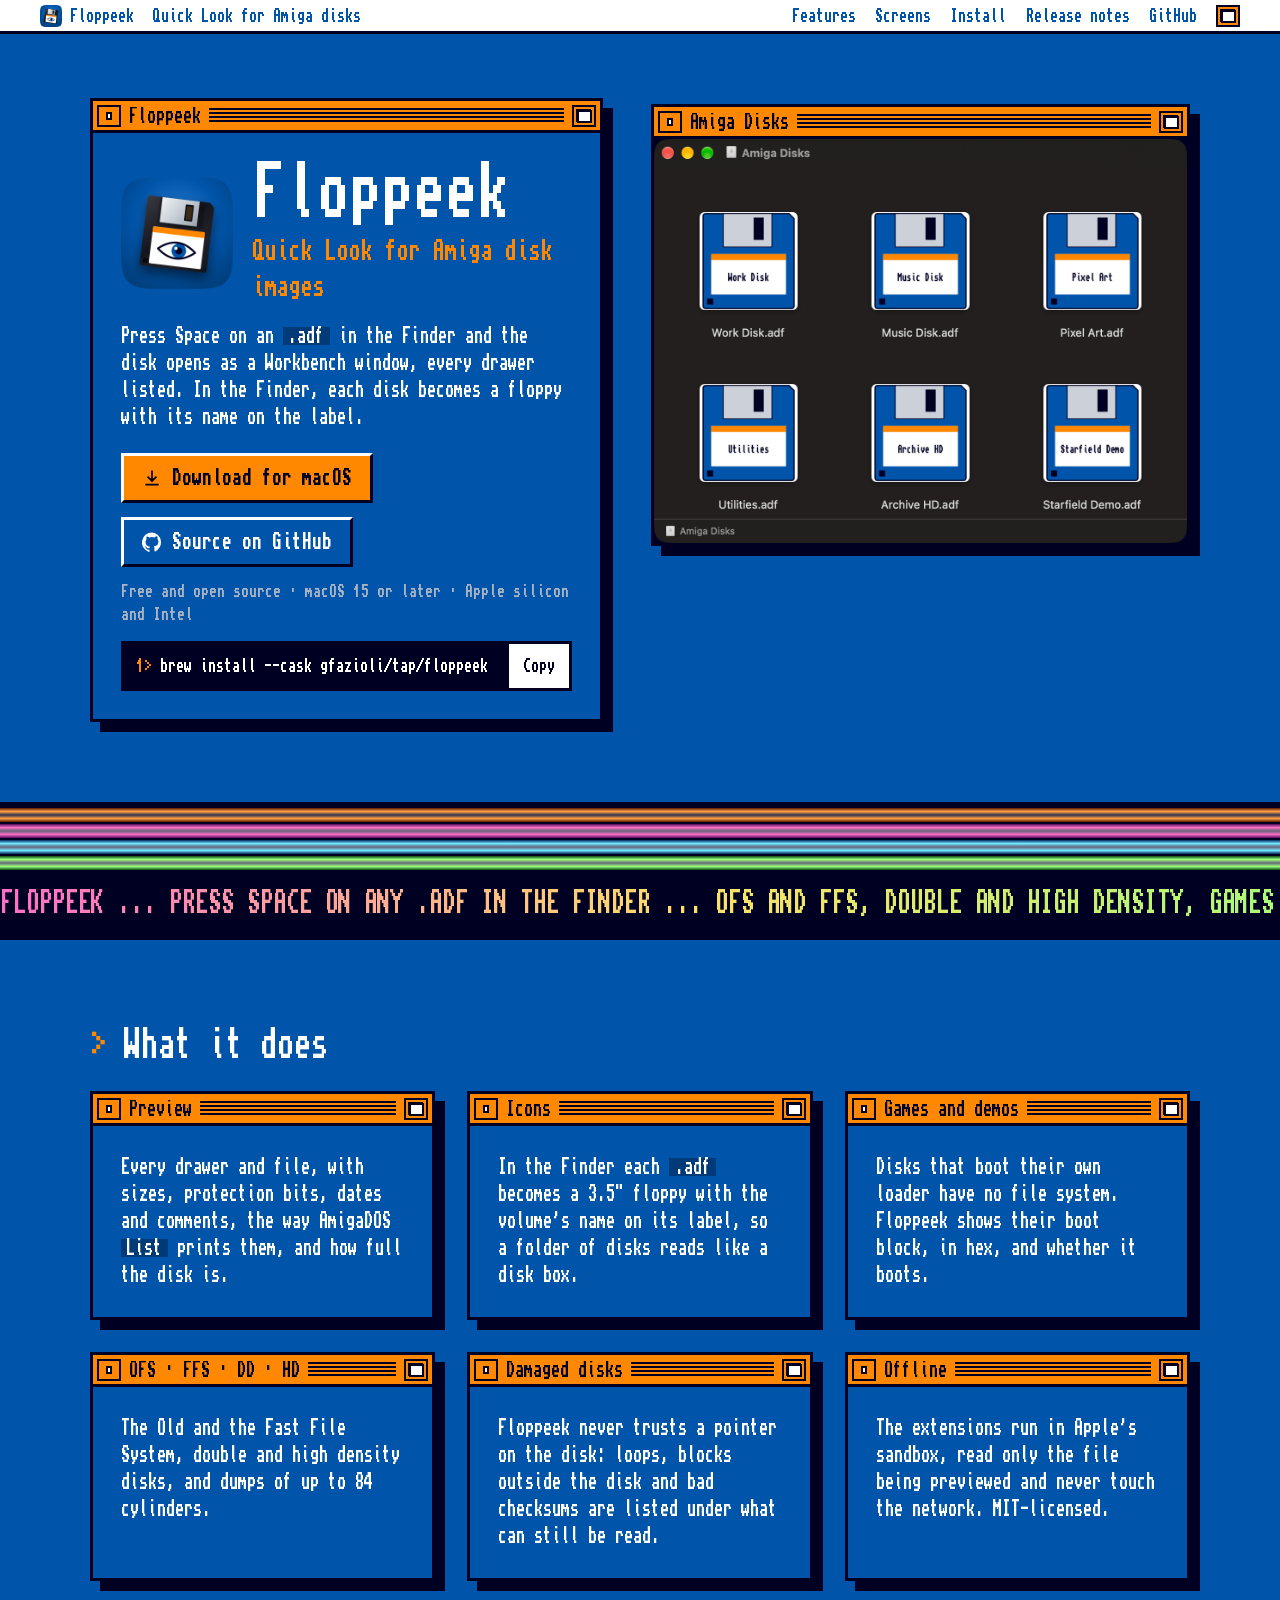
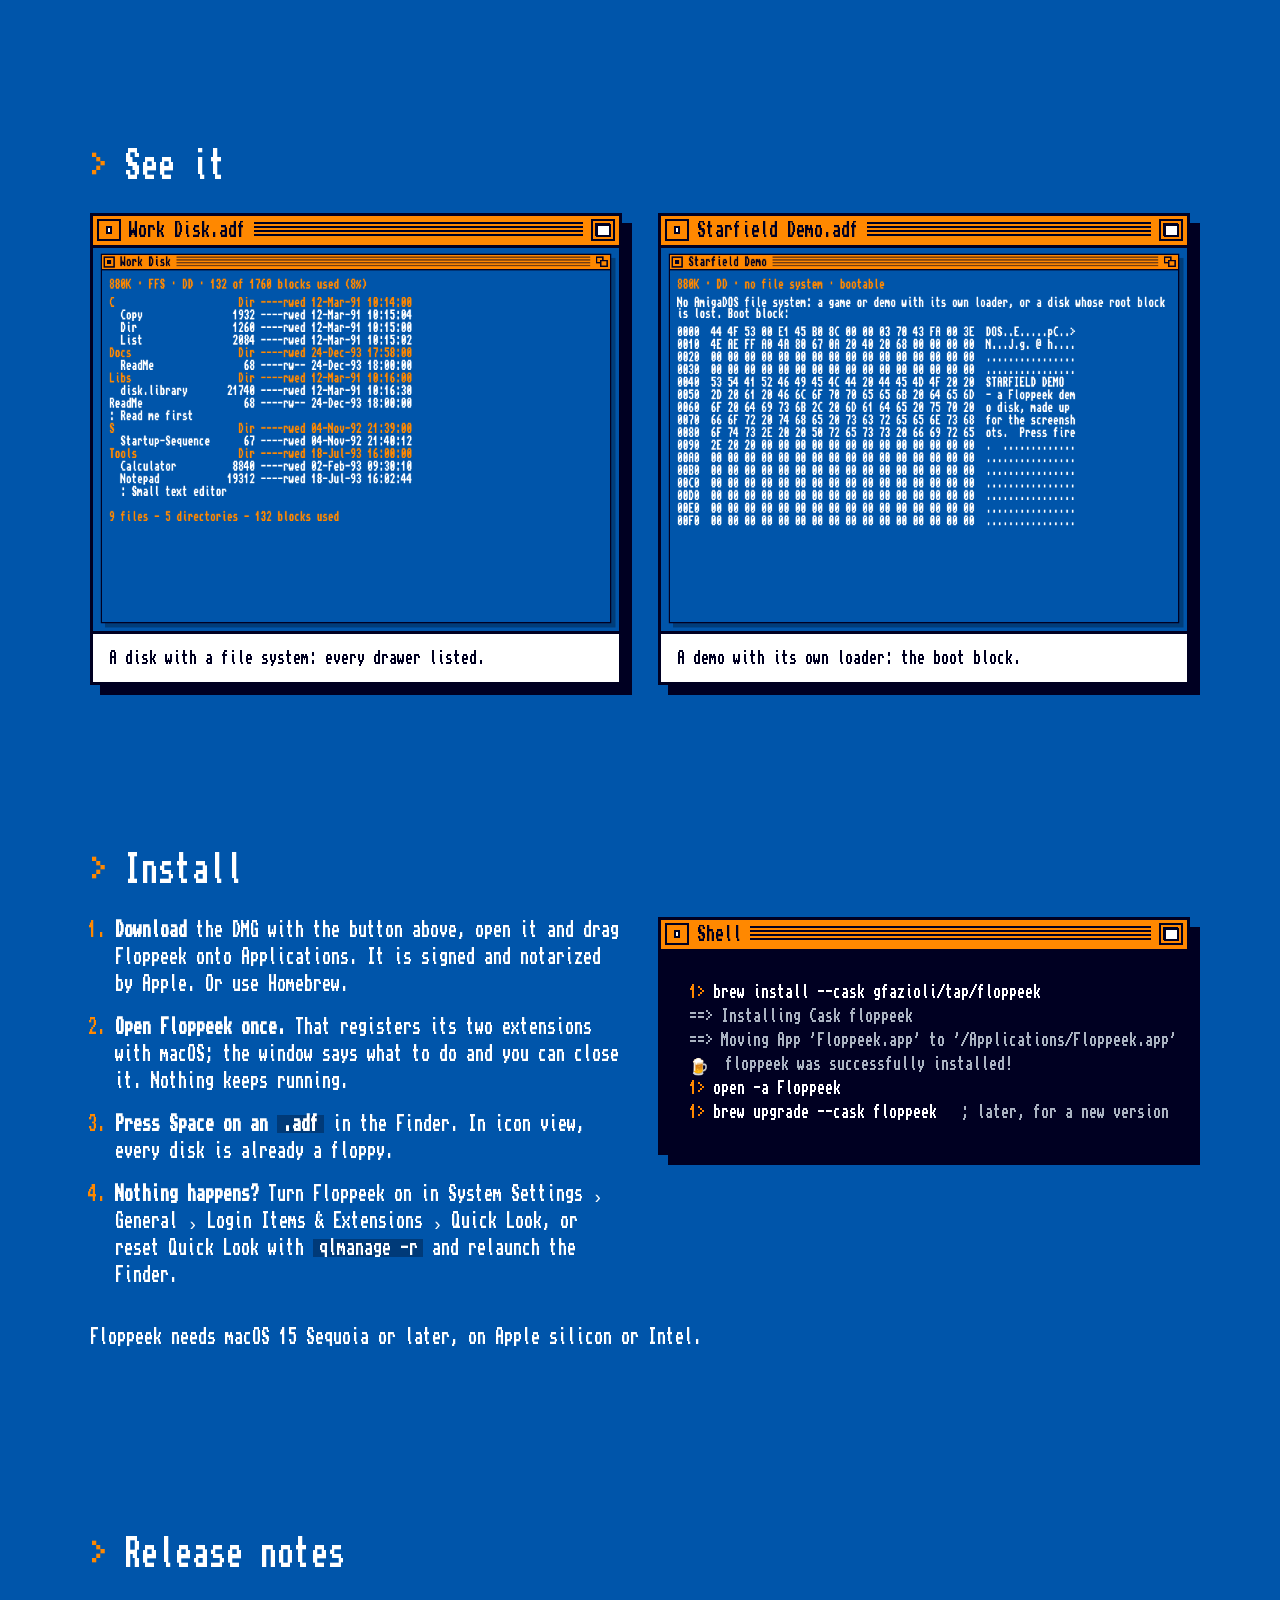
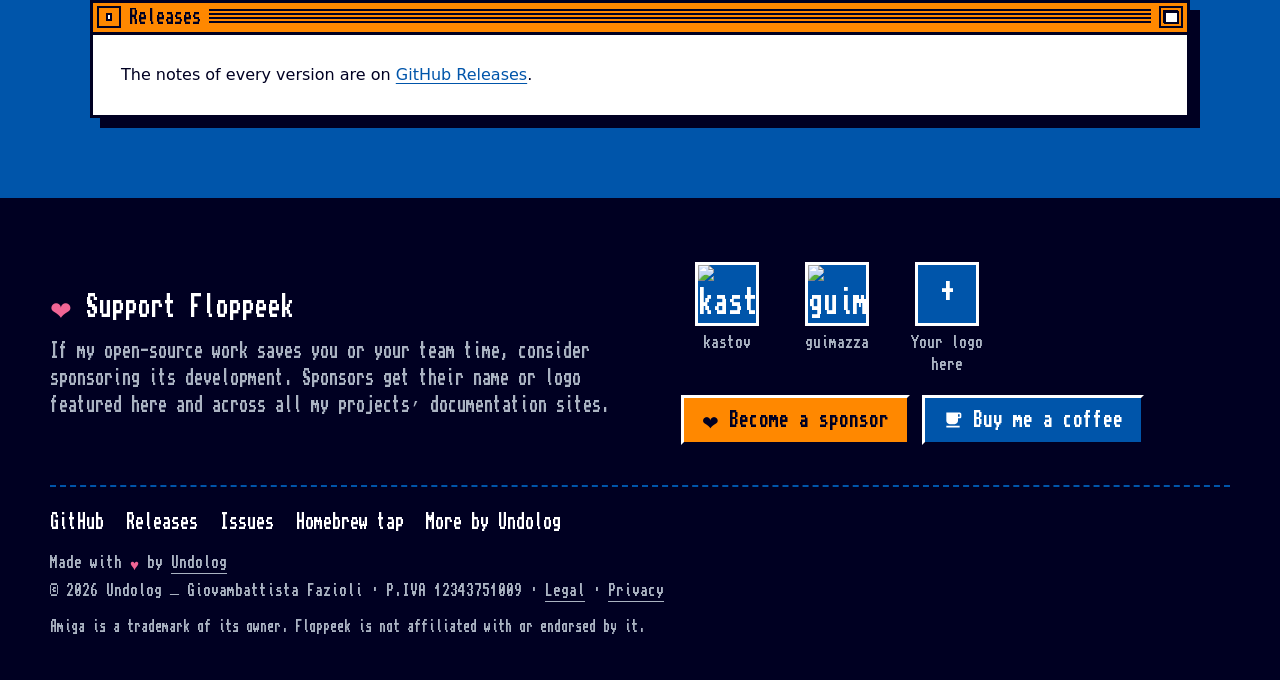
==== docs/index.html @ ed4e7947 "feat: release tooling, app icon, screenshots, README and website The first release's groundwork. scr" ====
<!doctype html>
<html lang="en">
<head>
    <meta charset="utf-8">
    <meta name="viewport" content="width=device-width, initial-scale=1">
    <title>Floppeek — Quick Look for Amiga disk images on macOS</title>
    <meta name="description" content="Press Space on an Amiga .adf in the Finder and the disk opens as a Workbench window, every drawer listed. Free and open source, for macOS 15 and later.">
    <link rel="canonical" href="https://gfazioli.github.io/floppeek/">
    <link rel="icon" href="icons/icon-32.png" sizes="32x32" type="image/png">
    <link rel="apple-touch-icon" href="icons/icon-180.png">
    <meta name="theme-color" content="#0055aa">
    <meta property="og:type" content="website">
    <meta property="og:site_name" content="Floppeek">
    <meta property="og:title" content="Floppeek — Quick Look for Amiga disk images">
    <meta property="og:description" content="Press Space on an .adf in the Finder: the disk opens as a Workbench window. Free and open source, for macOS.">
    <meta property="og:url" content="https://gfazioli.github.io/floppeek/">
    <meta property="og:image" content="https://gfazioli.github.io/floppeek/social.png">
    <meta property="og:image:width" content="1200">
    <meta property="og:image:height" content="630">
    <meta property="og:image:alt" content="Floppeek: a floppy disk icon beside the preview of an Amiga disk, a Workbench window listing its drawers">
    <meta name="twitter:card" content="summary_large_image">
    <link rel="preload" href="fonts/Topaz_a1200_v1.0.ttf" as="font" type="font/ttf" crossorigin>
    <link rel="stylesheet" href="site.css">
    <script type="application/ld+json">
    {
        "@context": "https://schema.org",
        "@type": "SoftwareApplication",
        "name": "Floppeek",
        "description": "Quick Look previews and Finder thumbnails for Amiga disk images (.adf) on macOS.",
        "operatingSystem": "macOS 15 or later",
        "applicationCategory": "UtilitiesApplication",
        "url": "https://gfazioli.github.io/floppeek/",
        "downloadUrl": "https://github.com/gfazioli/floppeek/releases/latest",
        "license": "https://opensource.org/licenses/MIT",
        "offers": { "@type": "Offer", "price": "0", "priceCurrency": "EUR" },
        "author": { "@type": "Organization", "name": "Undolog", "url": "https://gfazioli.github.io/" }
    }
    </script>
    <style>
        /* ---------- Hero ---------- */
        .hero { display: grid; grid-template-columns: minmax(0, 1fr) minmax(0, 1.05fr); gap: clamp(28px, 4vw, 48px); align-items: start; padding-top: clamp(32px, 5vw, 64px); }
        @media (max-width: 900px) { .hero { grid-template-columns: 1fr; } }
        .hero-head { display: flex; align-items: center; gap: 20px; margin-bottom: 18px; }
        .hero-head img { width: 112px; height: 112px; flex: none; }
        .hero h1 { font-weight: normal; font-size: clamp(42px, 7vw, 64px); line-height: 1; margin: 0; }
        .hero .tagline { color: var(--orange); font-size: clamp(20px, 2.6vw, 24px); margin: 8px 0 0; }
        .hero p { margin: 0 0 1em; }
        .actions { display: flex; flex-wrap: wrap; gap: 14px; margin: 22px 0 14px; }
        .release-meta { color: var(--grey); font-size: 15px; margin: 0 0 18px; min-height: 1.5em; }
        .brew { display: flex; align-items: stretch; border: 3px solid var(--black); background: var(--black); max-width: 100%; }
        .brew code { flex: 1; min-width: 0; padding: 10px 12px; background: var(--black); color: var(--white); overflow-x: auto; white-space: nowrap; font-size: 16px; }
        .brew code::before { content: "1> "; color: var(--orange); }
        .brew button { font: 16px var(--topaz); background: var(--white); color: var(--black); border: 0; border-left: 3px solid var(--black); padding: 0 14px; cursor: pointer; }
        .brew button:hover { background: var(--orange); }
        .hero-shot { margin-top: 6px; }
        .hero-shot img { width: 100%; }

        /* ---------- Scroller: a demo's greetings line ---------- */
        .scroller { background: var(--black); border-bottom: 3px solid var(--black); overflow: hidden; white-space: nowrap; padding: 10px 0 14px; }
        .scroller-track { display: inline-flex; animation: scroll 60s linear infinite; }
        .scroller-track span {
            padding-right: 4em; font-size: 26px;
            background: linear-gradient(90deg, #ff6ec7, #ffe066, #9bff7a, #6ee7ff, #ff9f43, #ff6ec7);
            -webkit-background-clip: text; background-clip: text; color: transparent;
        }
        @keyframes scroll { from { transform: translateX(0); } to { transform: translateX(-50%); } }
        @media (prefers-reduced-motion: reduce) {
            .scroller { white-space: normal; text-align: center; padding: 10px var(--gutter) 14px; }
            .scroller-track { animation: none; display: block; }
            .scroller-track span + span { display: none; }
            .scroller-track span { padding: 0; font-size: 20px; }
        }

        /* ---------- Features ---------- */
        .features { display: grid; grid-template-columns: repeat(auto-fit, minmax(min(100%, 320px), 1fr)); gap: 32px; }
        .features p { margin: 0; }

        /* ---------- Screens ---------- */
        .screens { display: grid; grid-template-columns: repeat(auto-fit, minmax(min(100%, 420px), 1fr)); gap: 36px; }
        .screens figure { margin: 0; }
        .screens figcaption { padding: 12px 16px; background: var(--white); color: var(--black); border-top: 3px solid var(--black); font-size: 16px; }

        /* ---------- Install ---------- */
        .install { display: grid; grid-template-columns: minmax(0, 1fr) minmax(0, 1fr); gap: 36px; align-items: start; }
        @media (max-width: 900px) { .install { grid-template-columns: 1fr; } }
        .shell .window-body { background: var(--black); font-size: 16px; overflow-x: auto; }
        .shell pre { margin: 0; font: inherit; white-space: pre; }
        .shell .prompt { color: var(--orange); }
        .shell .out { color: var(--grey); }
        .steps { margin: 0; padding-left: 1.4em; }
        .steps li { margin: 0 0 0.9em; }
        .steps li::marker { color: var(--orange); }

        /* ---------- Release notes ---------- */
        .releases .window-body { font-family: system-ui, -apple-system, sans-serif; font-size: 16px; -webkit-font-smoothing: auto; }
        .release + .release { border-top: 2px dashed var(--blue); margin-top: 24px; padding-top: 24px; }
        .release h3 { font: 22px var(--topaz); margin: 0 0 4px; }
        .release time { color: #4a5568; font-size: 14px; }
        .release .body h2, .release .body h3 { font-size: 17px; margin: 1em 0 0.4em; font-family: inherit; color: var(--black); }
        .release .body h2::before { content: none; }
        .release .body ul { padding-left: 1.3em; }
        .release .body code { background: #e6ebf3; color: var(--black); }
        .release .assets { margin-top: 10px; font-size: 14px; }
    </style>
</head>
<body>
    <a class="skip" href="#main">Skip to content</a>
    <header class="screen-bar">
        <a class="brand" href="./"><img src="icons/icon-32.png" alt="" width="22" height="22">Floppeek</a>
        <span class="free" aria-hidden="true">Quick Look for Amiga disks</span>
        <nav aria-label="Sections">
            <a href="#features">Features</a>
            <a href="#screens">Screens</a>
            <a href="#install">Install</a>
            <a href="#releases">Release notes</a>
            <a href="https://github.com/gfazioli/floppeek">GitHub</a>
        </nav>
        <span class="gadget depth" aria-hidden="true"></span>
    </header>

    <main id="main">
        <section class="section hero" aria-labelledby="title">
            <div class="window">
                <div class="window-title" aria-hidden="true"><span class="gadget close"></span><span class="label">Floppeek</span><span class="drag"></span><span class="gadget depth"></span></div>
                <div class="window-body">
                    <div class="hero-head">
                        <img src="icons/icon-512.png" alt="Floppeek's icon: a floppy disk with an eye on its label" width="112" height="112">
                        <div>
                            <h1 id="title">Floppeek</h1>
                            <p class="tagline">Quick Look for Amiga disk images</p>
                        </div>
                    </div>
                    <p>Press Space on an <code>.adf</code> in the Finder and the disk opens as a Workbench window, every drawer listed. In the Finder, each disk becomes a floppy with its name on the label.</p>
                    <div class="actions">
                        <a class="button" id="download" href="https://github.com/gfazioli/floppeek/releases/latest">
                            <svg viewBox="0 0 24 24" aria-hidden="true"><path d="M11 3h2v10.2l3.6-3.6 1.4 1.4-6 6-6-6 1.4-1.4 3.6 3.6V3zM4 19h16v2H4z"/></svg>
                            <span id="download-label">Download for macOS</span>
                        </a>
                        <a class="button secondary" href="https://github.com/gfazioli/floppeek">
                            <svg viewBox="0 0 24 24" aria-hidden="true"><path d="M12 .5a12 12 0 0 0-3.8 23.4c.6.1.8-.3.8-.6v-2.1c-3.3.7-4-1.6-4-1.6-.6-1.4-1.4-1.8-1.4-1.8-1.1-.7.1-.7.1-.7 1.2.1 1.8 1.2 1.8 1.2 1.1 1.8 2.8 1.3 3.5 1 .1-.8.4-1.3.8-1.6-2.7-.3-5.5-1.3-5.5-6 0-1.3.5-2.4 1.2-3.2-.1-.3-.5-1.5.1-3.2 0 0 1-.3 3.3 1.2a11.5 11.5 0 0 1 6 0C17.3 4.6 18.3 5 18.3 5c.7 1.7.3 2.9.1 3.2.8.8 1.2 1.9 1.2 3.2 0 4.6-2.8 5.6-5.5 5.9.4.4.8 1.1.8 2.2v3.3c0 .3.2.7.8.6A12 12 0 0 0 12 .5z"/></svg>
                            Source on GitHub
                        </a>
                    </div>
                    <p class="release-meta" id="release-meta">Free and open source · macOS 15 or later · Apple silicon and Intel</p>
                    <div class="brew">
                        <code id="brew-command">brew install --cask gfazioli/tap/floppeek</code>
                        <button type="button" id="brew-copy" aria-label="Copy the Homebrew command">Copy</button>
                    </div>
                </div>
            </div>
            <div class="window shot hero-shot">
                <div class="window-title" aria-hidden="true"><span class="gadget close"></span><span class="label">Amiga Disks</span><span class="drag"></span><span class="gadget depth"></span></div>
                <div class="window-body">
                    <img src="screenshots/finder.png" alt="A Finder window of six Amiga disk images, each shown as a blue floppy with its volume name on the label" width="1240" height="940">
                </div>
            </div>
        </section>

        <div class="copper" aria-hidden="true"><span></span><span></span><span></span><span></span></div>
        <div class="scroller" aria-hidden="true">
            <div class="scroller-track">
                <span>FLOPPEEK ... PRESS SPACE ON ANY .ADF IN THE FINDER ... OFS AND FFS, DOUBLE AND HIGH DENSITY, GAMES AND DEMOS TOO ... FREE AND OPEN SOURCE ... GREETINGS TO EVERYONE WHO STILL KEEPS A BOX OF DISKS ... COMING NEXT: IFF PICTURES, TRACKER MODULES, COMMODORE 64 ...</span>
                <span>FLOPPEEK ... PRESS SPACE ON ANY .ADF IN THE FINDER ... OFS AND FFS, DOUBLE AND HIGH DENSITY, GAMES AND DEMOS TOO ... FREE AND OPEN SOURCE ... GREETINGS TO EVERYONE WHO STILL KEEPS A BOX OF DISKS ... COMING NEXT: IFF PICTURES, TRACKER MODULES, COMMODORE 64 ...</span>
            </div>
        </div>

        <section class="section" id="features" aria-labelledby="features-title">
            <h2 id="features-title">What it does</h2>
            <div class="features">
                <div class="window">
                    <div class="window-title" aria-hidden="true"><span class="gadget close"></span><span class="label">Preview</span><span class="drag"></span><span class="gadget depth"></span></div>
                    <div class="window-body"><p>Every drawer and file, with sizes, protection bits, dates and comments, the way AmigaDOS <code>List</code> prints them, and how full the disk is.</p></div>
                </div>
                <div class="window">
                    <div class="window-title" aria-hidden="true"><span class="gadget close"></span><span class="label">Icons</span><span class="drag"></span><span class="gadget depth"></span></div>
                    <div class="window-body"><p>In the Finder each <code>.adf</code> becomes a 3.5" floppy with the volume's name on its label, so a folder of disks reads like a disk box.</p></div>
                </div>
                <div class="window">
                    <div class="window-title" aria-hidden="true"><span class="gadget close"></span><span class="label">Games and demos</span><span class="drag"></span><span class="gadget depth"></span></div>
                    <div class="window-body"><p>Disks that boot their own loader have no file system. Floppeek shows their boot block, in hex, and whether it boots.</p></div>
                </div>
                <div class="window">
                    <div class="window-title" aria-hidden="true"><span class="gadget close"></span><span class="label">OFS · FFS · DD · HD</span><span class="drag"></span><span class="gadget depth"></span></div>
                    <div class="window-body"><p>The Old and the Fast File System, double and high density disks, and dumps of up to 84 cylinders.</p></div>
                </div>
                <div class="window">
                    <div class="window-title" aria-hidden="true"><span class="gadget close"></span><span class="label">Damaged disks</span><span class="drag"></span><span class="gadget depth"></span></div>
                    <div class="window-body"><p>Floppeek never trusts a pointer on the disk: loops, blocks outside the disk and bad checksums are listed under what can still be read.</p></div>
                </div>
                <div class="window">
                    <div class="window-title" aria-hidden="true"><span class="gadget close"></span><span class="label">Offline</span><span class="drag"></span><span class="gadget depth"></span></div>
                    <div class="window-body"><p>The extensions run in Apple's sandbox, read only the file being previewed and never touch the network. MIT-licensed.</p></div>
                </div>
            </div>
        </section>

        <section class="section" id="screens" aria-labelledby="screens-title">
            <h2 id="screens-title">See it</h2>
            <div class="screens">
                <figure class="window shot">
                    <div class="window-title" aria-hidden="true"><span class="gadget close"></span><span class="label">Work Disk.adf</span><span class="drag"></span><span class="gadget depth"></span></div>
                    <div class="window-body">
                        <img src="screenshots/preview-work-disk.png" alt="The preview of a disk: a Workbench window listing every drawer with sizes, protection bits, dates and comments" width="1500" height="1094" loading="lazy">
                    </div>
                    <figcaption>A disk with a file system: every drawer listed.</figcaption>
                </figure>
                <figure class="window shot">
                    <div class="window-title" aria-hidden="true"><span class="gadget close"></span><span class="label">Starfield Demo.adf</span><span class="drag"></span><span class="gadget depth"></span></div>
                    <div class="window-body">
                        <img src="screenshots/preview-demo.png" alt="The preview of a demo disk with no file system: its boot block in hex, with the text it carries" width="1500" height="1094" loading="lazy">
                    </div>
                    <figcaption>A demo with its own loader: the boot block.</figcaption>
                </figure>
            </div>
        </section>

        <section class="section" id="install" aria-labelledby="install-title">
            <h2 id="install-title">Install</h2>
            <div class="install">
                <ol class="steps">
                    <li><strong>Download</strong> the DMG with the button above, open it and drag Floppeek onto Applications. It is signed and notarized by Apple. Or use Homebrew.</li>
                    <li><strong>Open Floppeek once.</strong> That registers its two extensions with macOS; the window says what to do and you can close it. Nothing keeps running.</li>
                    <li><strong>Press Space on an <code>.adf</code></strong> in the Finder. In icon view, every disk is already a floppy.</li>
                    <li><strong>Nothing happens?</strong> Turn Floppeek on in System Settings › General › Login Items &amp; Extensions › Quick Look, or reset Quick Look with <code>qlmanage -r</code> and relaunch the Finder.</li>
                </ol>
                <div class="window shell">
                    <div class="window-title" aria-hidden="true"><span class="gadget close"></span><span class="label">Shell</span><span class="drag"></span><span class="gadget depth"></span></div>
                    <div class="window-body">
<pre><span class="prompt">1&gt;</span> brew install --cask gfazioli/tap/floppeek
<span class="out">==&gt; Installing Cask floppeek
==&gt; Moving App 'Floppeek.app' to '/Applications/Floppeek.app'
🍺  floppeek was successfully installed!</span>
<span class="prompt">1&gt;</span> open -a Floppeek
<span class="prompt">1&gt;</span> brew upgrade --cask floppeek   <span class="out">; later, for a new version</span></pre>
                    </div>
                </div>
            </div>
            <p class="lead">Floppeek needs macOS 15 Sequoia or later, on Apple silicon or Intel.</p>
        </section>

        <section class="section releases" id="releases" aria-labelledby="releases-title">
            <h2 id="releases-title">Release notes</h2>
            <div class="window white">
                <div class="window-title" aria-hidden="true"><span class="gadget close"></span><span class="label">Releases</span><span class="drag"></span><span class="gadget depth"></span></div>
                <div class="window-body" id="release-list">
                    <p>The notes of every version are on <a href="https://github.com/gfazioli/floppeek/releases">GitHub Releases</a>.</p>
                </div>
            </div>
        </section>
    </main>

    <footer class="site-footer">
        <div class="inner">
            <div class="support" id="sponsor">
                <div>
                    <h2><span class="heart" aria-hidden="true">&#10084;</span> Support Floppeek</h2>
                    <p>If my open-source work saves you or your team time, consider sponsoring its development. Sponsors get their name or logo featured here and across all my projects&rsquo; documentation sites.</p>
                </div>
                <div>
                    <div class="sponsor-wall">
                        <a class="sponsor-item" href="https://github.com/kastov" target="_blank" rel="noopener noreferrer">
                            <img class="sponsor-avatar" src="https://github.com/kastov.png" alt="kastov" loading="lazy" width="64" height="64">
                            <span>kastov</span>
                        </a>
                        <a class="sponsor-item" href="https://github.com/guimazza" target="_blank" rel="noopener noreferrer">
                            <img class="sponsor-avatar" src="https://github.com/guimazza.png" alt="guimazza" loading="lazy" width="64" height="64">
                            <span>guimazza</span>
                        </a>
                        <a class="sponsor-item" href="https://github.com/sponsors/gfazioli" target="_blank" rel="noopener noreferrer">
                            <span class="sponsor-avatar" aria-hidden="true">+</span>
                            <span>Your logo here</span>
                        </a>
                    </div>
                    <div class="sponsor-actions">
                        <a class="button" href="https://github.com/sponsors/gfazioli" target="_blank" rel="noopener noreferrer"><span aria-hidden="true">&#10084;</span> Become a sponsor</a>
                        <a class="button secondary" href="https://donate.stripe.com/fZu4gy4Tn3b1dgudGx0co00" target="_blank" rel="noopener noreferrer">
                            <svg viewBox="0 0 24 24" aria-hidden="true"><path d="M20 3H4v10c0 2.21 1.79 4 4 4h6c2.21 0 4-1.79 4-4v-3h2c1.11 0 2-.9 2-2V5c0-1.11-.89-2-2-2zm0 5h-2V5h2v3zM4 19h16v2H4z"/></svg>
                            Buy me a coffee
                        </a>
                    </div>
                </div>
            </div>
            <nav class="footer-links" aria-label="More">
                <a href="https://github.com/gfazioli/floppeek">GitHub</a>
                <a href="https://github.com/gfazioli/floppeek/releases">Releases</a>
                <a href="https://github.com/gfazioli/floppeek/issues">Issues</a>
                <a href="https://github.com/gfazioli/homebrew-tap">Homebrew tap</a>
                <a href="https://gfazioli.github.io/">More by Undolog</a>
            </nav>
            <p class="footer-attribution">Made with <span class="heart">&#9829;</span> by <a href="https://gfazioli.github.io/" target="_blank" rel="noopener noreferrer">Undolog</a></p>
            <p class="footer-legal">&copy; <span data-year>2026</span> Undolog &mdash; Giovambattista&nbsp;Fazioli<span class="dot" aria-hidden="true">&middot;</span><wbr>P.IVA&nbsp;12343751009<span class="dot" aria-hidden="true">&middot;</span><wbr><a href="legal.html">Legal</a><span class="dot" aria-hidden="true">&middot;</span><wbr><a href="privacy.html">Privacy</a></p>
            <p class="trademark">Amiga is a trademark of its owner. Floppeek is not affiliated with or endorsed by it.</p>
        </div>
    </footer>
    <script src="site.js" defer></script>
</body>
</html>
---- docs/site.css ----
/* Floppeek's site: a Workbench screen. The palette is Workbench 1.3's four colours,
   the windows are the ones Floppeek's own preview draws (orange title bar, close and
   depth gadgets, pinstriped drag bar, black frame, hard shadow), and the type is
   Topaz, served from fonts/ (never Google Fonts). Shared by every page. */

@font-face {
    font-family: "Topaz";
    src: url("fonts/Topaz_a1200_v1.0.ttf") format("truetype");
    font-display: swap;
}

:root {
    --blue: #0055aa;
    --blue-deep: #003a78;
    --black: #000022;
    --white: #ffffff;
    --orange: #ff8800;
    --grey: #aab3c2;
    --topaz: "Topaz", ui-monospace, "SF Mono", Menlo, monospace;
    --gutter: clamp(16px, 4vw, 40px);
    color-scheme: dark;
}

* { box-sizing: border-box; }

html { scroll-behavior: smooth; }
@media (prefers-reduced-motion: reduce) { html { scroll-behavior: auto; } }

body {
    margin: 0;
    background: var(--blue);
    color: var(--white);
    font: 18px/1.5 var(--topaz);
    -webkit-font-smoothing: none;
    font-smooth: never;
    overflow-x: hidden;
}

a { color: var(--orange); text-underline-offset: 3px; }
a:hover { color: var(--white); }
:focus-visible { outline: 3px dashed var(--orange); outline-offset: 3px; }

img { max-width: 100%; height: auto; display: block; image-rendering: auto; }

code, kbd {
    font-family: var(--topaz);
    background: var(--blue-deep);
    padding: 0 0.3em;
}

.skip {
    position: absolute; left: -999px; top: 0;
    background: var(--orange); color: var(--black); padding: 8px 12px; z-index: 10;
}
.skip:focus { left: 8px; top: 8px; }

/* ---------- The screen's title bar ---------- */
.screen-bar {
    position: sticky; top: 0; z-index: 5;
    display: flex; align-items: center; gap: 1.2em;
    min-height: 34px; padding: 0 var(--gutter);
    background: var(--white); color: var(--blue);
    border-bottom: 3px solid var(--black);
    font-size: 16px;
}
.screen-bar .brand {
    display: flex; align-items: center; gap: 8px;
    color: var(--blue); text-decoration: none; white-space: nowrap;
}
.screen-bar .brand img { width: 22px; height: 22px; }
.screen-bar nav { display: flex; gap: 1.2em; margin-left: auto; padding-left: 0.6em; min-width: 0; overflow-x: auto; scrollbar-width: none; }
.screen-bar nav a { color: var(--blue); text-decoration: none; white-space: nowrap; }
.screen-bar nav a:hover { background: var(--blue); color: var(--white); }
.screen-bar .depth { flex: none; }
@media (max-width: 640px) { .screen-bar .free { display: none; } }

/* ---------- Windows ---------- */
.window {
    background: var(--blue);
    border: 3px solid var(--black);
    box-shadow: 10px 10px 0 var(--black);
    min-width: 0;
}
.window-title {
    display: flex; align-items: center; gap: 8px;
    height: 32px; padding: 0 4px;
    background: var(--orange); color: var(--black);
    border-bottom: 3px solid var(--black);
    font-size: 18px; line-height: 1;
}
.window-title .label { white-space: nowrap; overflow: hidden; text-overflow: ellipsis; max-width: 70%; }
.window-title .drag {
    flex: 1; height: 16px; min-width: 16px;
    background: repeating-linear-gradient(to bottom, var(--black) 0 2px, transparent 2px 4px);
}
.gadget {
    flex: none; width: 24px; height: 22px;
    border: 2px solid var(--black); background: var(--orange); position: relative;
}
.gadget.close::after {
    content: ""; position: absolute; inset: 5px 7px;
    border: 2px solid var(--black); background: var(--white);
}
.gadget.depth::before, .gadget.depth::after {
    content: ""; position: absolute; width: 11px; height: 9px; border: 2px solid var(--black);
}
.gadget.depth::before { left: 2px; top: 2px; background: var(--orange); }
.gadget.depth::after { right: 2px; bottom: 2px; background: var(--white); }
.window-body { padding: clamp(16px, 3vw, 28px); }
.window-body > :first-child { margin-top: 0; }
.window-body > :last-child { margin-bottom: 0; }
.window.white .window-body { background: var(--white); color: var(--black); }
.window.white a { color: var(--blue); }
.window.shot .window-body { padding: 0; background: var(--black); }

/* ---------- Buttons: Workbench's bevel ---------- */
.button {
    display: inline-flex; align-items: center; gap: 10px;
    padding: 10px 18px;
    font: 20px/1.2 var(--topaz);
    background: var(--orange); color: var(--black);
    border: 3px solid; border-color: var(--white) var(--black) var(--black) var(--white);
    text-decoration: none; cursor: pointer;
}
.button:hover { color: var(--black); background: #ffa033; }
.button:active { border-color: var(--black) var(--white) var(--white) var(--black); }
.button.secondary { background: var(--blue); color: var(--white); }
.button.secondary:hover { background: var(--blue-deep); color: var(--white); }
.button svg { width: 20px; height: 20px; fill: currentColor; flex: none; }

/* ---------- Layout ---------- */
main { display: block; }
.section { padding: clamp(40px, 7vw, 80px) var(--gutter); max-width: 1180px; margin: 0 auto; }
.section h2 { font-size: clamp(26px, 4vw, 34px); font-weight: normal; margin: 0 0 0.6em; color: var(--white); }
.section h2::before { content: "> "; color: var(--orange); }
.lead { max-width: 46em; }

/* ---------- Copper bars ---------- */
.copper {
    height: 72px; position: relative; overflow: hidden; background: var(--black);
}
.copper span {
    position: absolute; left: 0; right: 0; height: 14px;
    animation: copper 6s ease-in-out infinite alternate;
}
.copper span:nth-child(1) { top: 6px;  background: linear-gradient(#5c1a00, #ff9f43, #fff3, #ff9f43, #5c1a00); }
.copper span:nth-child(2) { top: 22px; background: linear-gradient(#4a0a55, #ff6ec7, #fff6, #ff6ec7, #4a0a55); animation-delay: -1.5s; }
.copper span:nth-child(3) { top: 38px; background: linear-gradient(#05265e, #6ee7ff, #fff6, #6ee7ff, #05265e); animation-delay: -3s; }
.copper span:nth-child(4) { top: 54px; background: linear-gradient(#0b4a16, #9bff7a, #fff6, #9bff7a, #0b4a16); animation-delay: -4.5s; }
@keyframes copper { from { transform: translateY(-5px); } to { transform: translateY(5px); } }
@media (prefers-reduced-motion: reduce) { .copper span { animation: none; } }

/* ---------- Footer ---------- */
.site-footer { background: var(--black); padding: clamp(40px, 6vw, 64px) var(--gutter) 28px; }
.site-footer .inner { max-width: 1180px; margin: 0 auto; }
.support { display: grid; grid-template-columns: 1.1fr 1fr; gap: 28px; align-items: center; }
@media (max-width: 820px) { .support { grid-template-columns: 1fr; } }
.support h2 { font-weight: normal; font-size: 26px; margin: 0 0 0.4em; }
.support h2 .heart { color: #f06595; }
.support p { margin: 0; color: var(--grey); }
.sponsor-wall { display: flex; flex-wrap: wrap; gap: 18px; margin-bottom: 18px; }
.sponsor-item {
    display: flex; flex-direction: column; align-items: center; gap: 6px;
    width: 92px; color: var(--grey); text-decoration: none; font-size: 15px; text-align: center;
}
.sponsor-item:hover { color: var(--white); }
.sponsor-avatar {
    width: 64px; height: 64px; border: 3px solid var(--white);
    display: grid; place-items: center; background: var(--blue); color: var(--white); font-size: 30px;
}
.sponsor-item:hover .sponsor-avatar { border-color: var(--orange); }
.sponsor-actions { display: flex; flex-wrap: wrap; gap: 12px; }
.footer-links {
    display: flex; flex-wrap: wrap; gap: 8px 22px; margin: 40px 0 16px; padding-top: 22px;
    border-top: 2px dashed var(--blue);
}
.footer-links a { color: var(--white); text-decoration: none; }
.footer-links a:hover { color: var(--orange); }
.footer-attribution, .footer-legal { color: var(--grey); font-size: 15px; margin: 6px 0; }
.footer-attribution .heart { color: #f06595; }
.footer-legal .dot { margin: 0 0.5em; }
.footer-legal a, .footer-attribution a { color: var(--grey); }
.footer-legal a:hover, .footer-attribution a:hover { color: var(--orange); }
.trademark { color: var(--grey); font-size: 14px; margin-top: 14px; }

/* ---------- Text pages (legal, privacy) ---------- */
.page { max-width: 860px; margin: 0 auto; padding: clamp(32px, 6vw, 64px) var(--gutter); }
.page h1 { font-weight: normal; font-size: clamp(26px, 4vw, 34px); margin: 0 0 0.6em; }
.page h2 { font-weight: normal; font-size: 22px; margin: 1.6em 0 0.4em; color: var(--blue); }
.page h2::before { content: none; }
.page ul { padding-left: 1.2em; }
.page li { margin: 0.3em 0; }
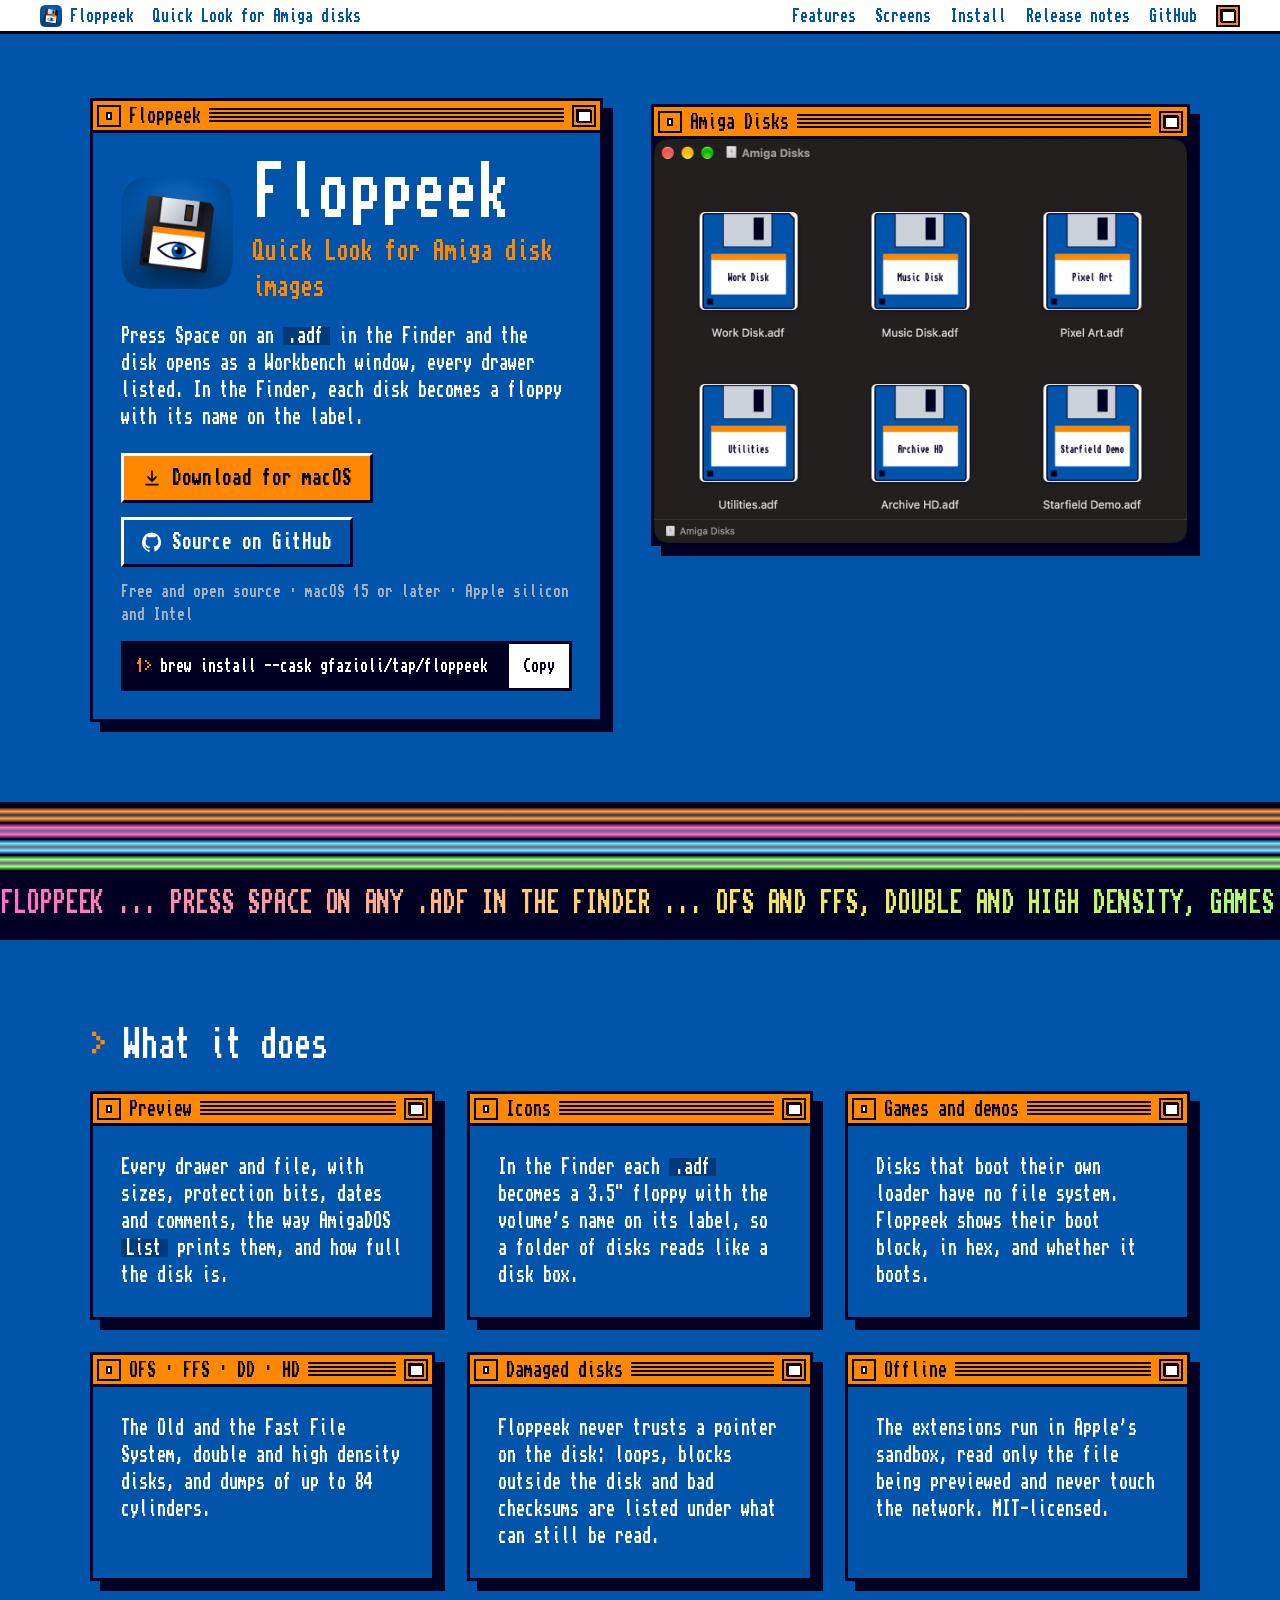
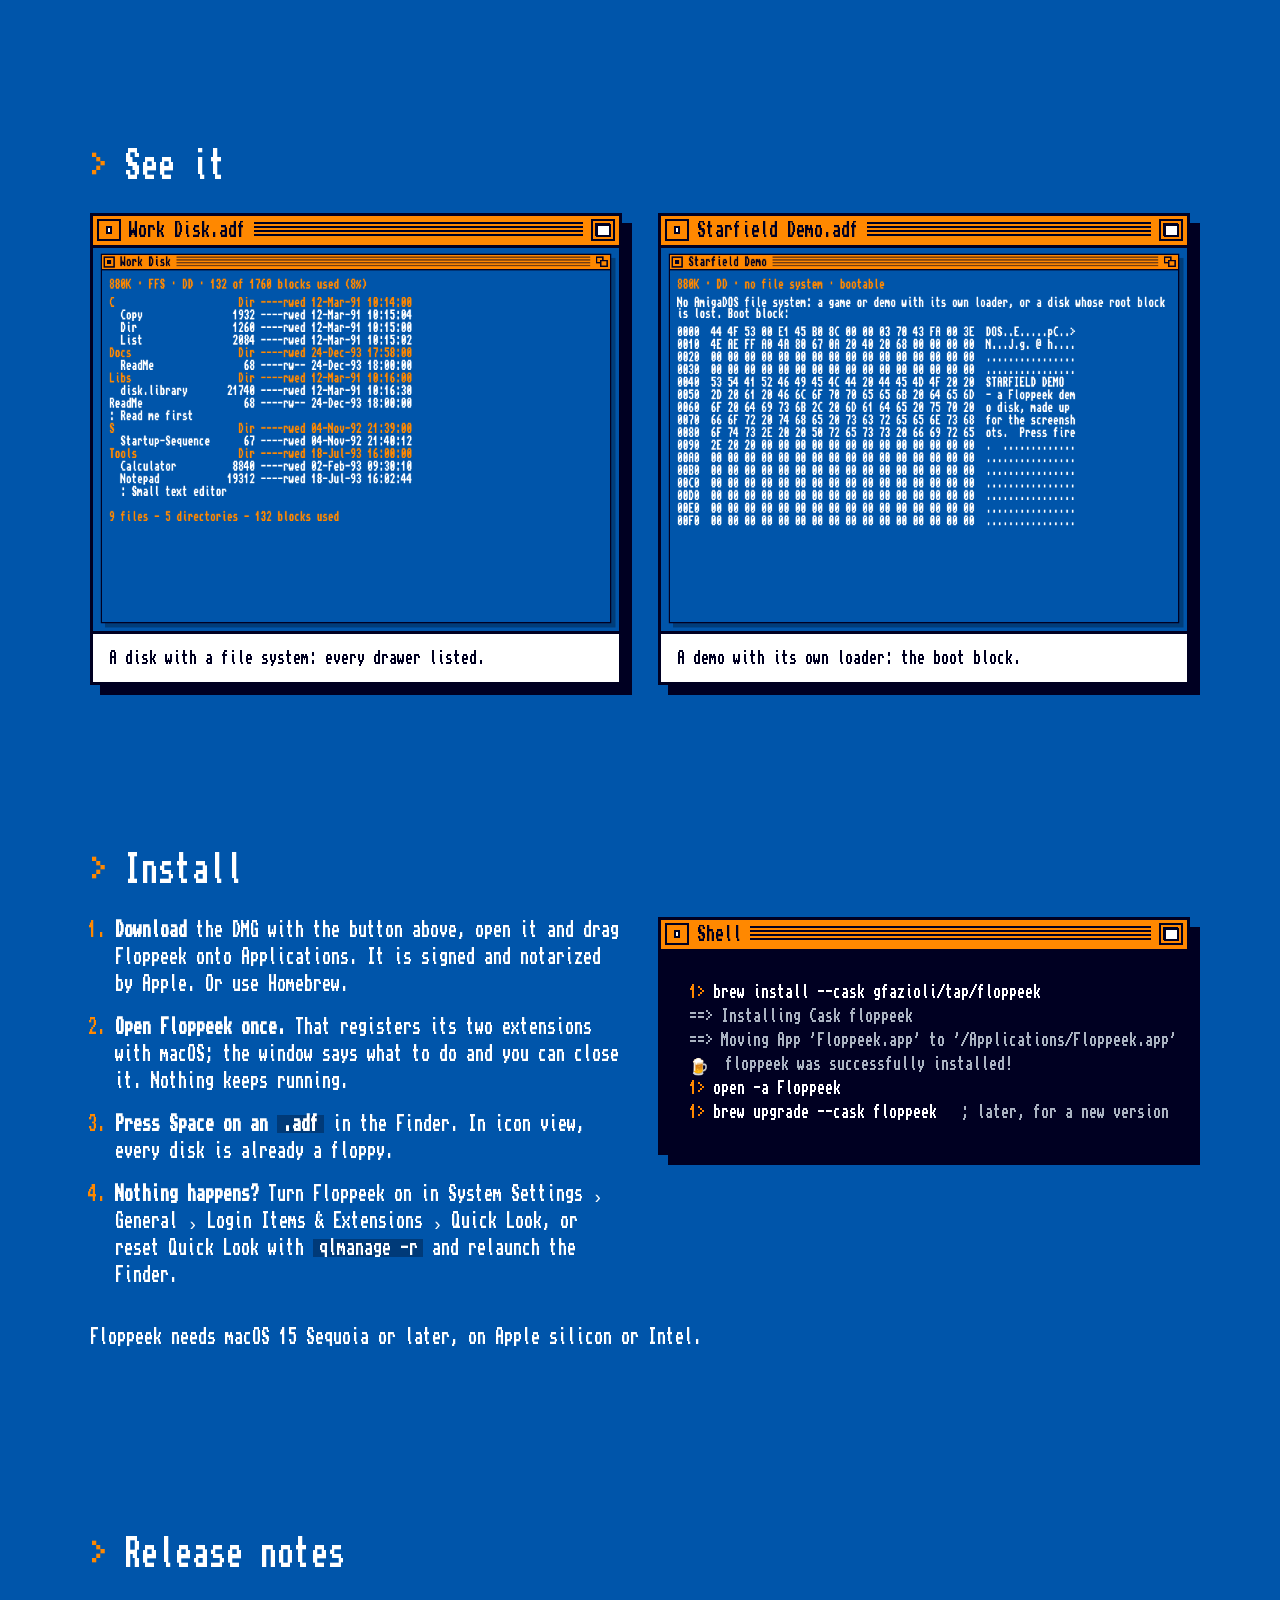
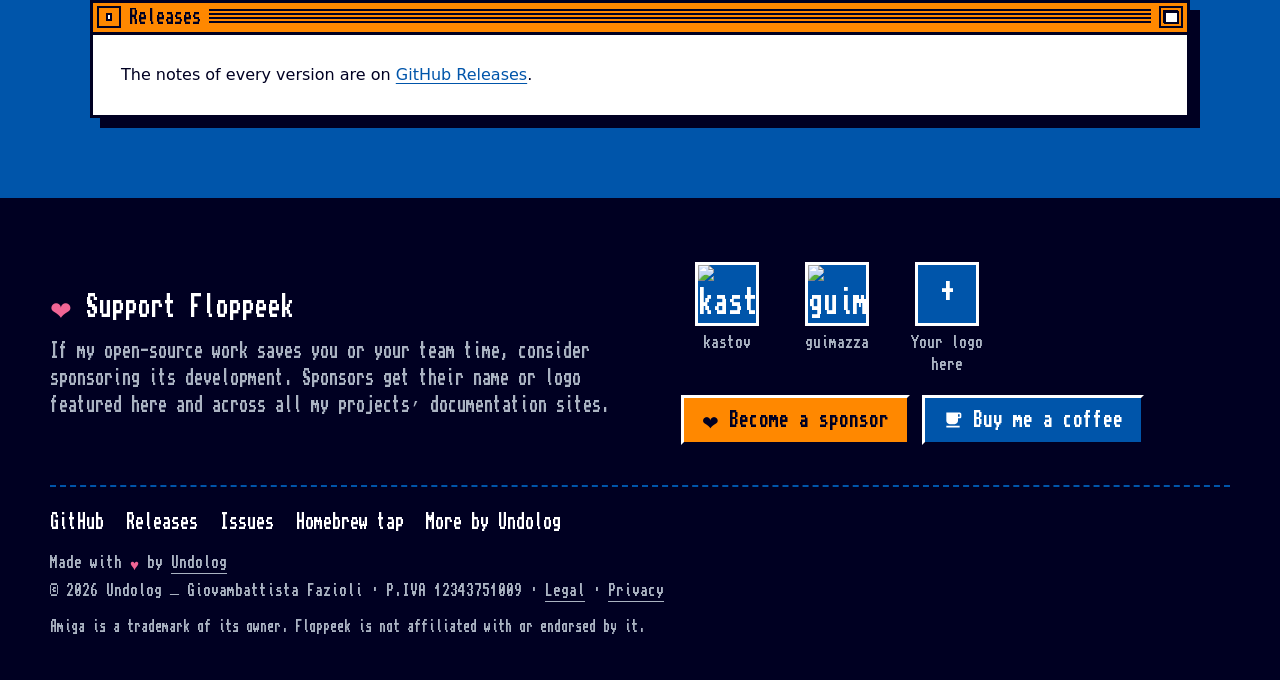
==== commit 5c3b7a31: "refactor: simplify the release, icon, screenshot and site scripts From /simplify: any rpath outside " ====
--- a/docs/index.html
+++ b/docs/index.html
@@ -55,21 +55,20 @@
         .hero-shot { margin-top: 6px; }
         .hero-shot img { width: 100%; }
 
-        /* ---------- Scroller: a demo's greetings line ---------- */
-        .scroller { background: var(--black); border-bottom: 3px solid var(--black); overflow: hidden; white-space: nowrap; padding: 10px 0 14px; }
-        .scroller-track { display: inline-flex; animation: scroll 60s linear infinite; }
+        /* ---------- Scroller: a demo's greetings line ----------
+           Served as one still, centred line. site.js doubles it and sets data-loop,
+           unless the visitor asked for reduced motion: then the line scrolls, and
+           translating the track by half of its width loops it seamlessly. */
+        .scroller { background: var(--black); border-bottom: 3px solid var(--black); overflow: hidden; padding: 10px var(--gutter) 14px; text-align: center; }
         .scroller-track span {
-            padding-right: 4em; font-size: 26px;
+            font-size: 20px;
             background: linear-gradient(90deg, #ff6ec7, #ffe066, #9bff7a, #6ee7ff, #ff9f43, #ff6ec7);
             -webkit-background-clip: text; background-clip: text; color: transparent;
         }
+        .scroller[data-loop] { white-space: nowrap; text-align: left; padding: 10px 0 14px; }
+        .scroller[data-loop] .scroller-track { display: inline-flex; animation: scroll 60s linear infinite; }
+        .scroller[data-loop] .scroller-track span { padding-right: 4em; font-size: 26px; }
         @keyframes scroll { from { transform: translateX(0); } to { transform: translateX(-50%); } }
-        @media (prefers-reduced-motion: reduce) {
-            .scroller { white-space: normal; text-align: center; padding: 10px var(--gutter) 14px; }
-            .scroller-track { animation: none; display: block; }
-            .scroller-track span + span { display: none; }
-            .scroller-track span { padding: 0; font-size: 20px; }
-        }
 
         /* ---------- Features ---------- */
         .features { display: grid; grid-template-columns: repeat(auto-fit, minmax(min(100%, 320px), 1fr)); gap: 32px; }
@@ -100,7 +99,7 @@
         .release .body h2::before { content: none; }
         .release .body ul { padding-left: 1.3em; }
         .release .body code { background: #e6ebf3; color: var(--black); }
-        .release .assets { margin-top: 10px; font-size: 14px; }
+        .release ~ p { margin-top: 24px; font-size: 14px; }
     </style>
 </head>
 <body>
@@ -124,7 +123,7 @@
                 <div class="window-title" aria-hidden="true"><span class="gadget close"></span><span class="label">Floppeek</span><span class="drag"></span><span class="gadget depth"></span></div>
                 <div class="window-body">
                     <div class="hero-head">
-                        <img src="icons/icon-512.png" alt="Floppeek's icon: a floppy disk with an eye on its label" width="112" height="112">
+                        <img src="icons/icon-256.png" alt="Floppeek's icon: a floppy disk with an eye on its label" width="112" height="112">
                         <div>
                             <h1 id="title">Floppeek</h1>
                             <p class="tagline">Quick Look for Amiga disk images</p>
@@ -144,14 +143,14 @@
                     <p class="release-meta" id="release-meta">Free and open source · macOS 15 or later · Apple silicon and Intel</p>
                     <div class="brew">
                         <code id="brew-command">brew install --cask gfazioli/tap/floppeek</code>
-                        <button type="button" id="brew-copy" aria-label="Copy the Homebrew command">Copy</button>
+                        <button type="button" id="brew-copy" aria-label="Copy the Homebrew command" hidden>Copy</button>
                     </div>
                 </div>
             </div>
             <div class="window shot hero-shot">
                 <div class="window-title" aria-hidden="true"><span class="gadget close"></span><span class="label">Amiga Disks</span><span class="drag"></span><span class="gadget depth"></span></div>
                 <div class="window-body">
-                    <img src="screenshots/finder.png" alt="A Finder window of six Amiga disk images, each shown as a blue floppy with its volume name on the label" width="1240" height="940">
+                    <img src="screenshots/finder.png" fetchpriority="high" alt="A Finder window of six Amiga disk images, each shown as a blue floppy with its volume name on the label" width="1240" height="940">
                 </div>
             </div>
         </section>
@@ -159,7 +158,6 @@
         <div class="copper" aria-hidden="true"><span></span><span></span><span></span><span></span></div>
         <div class="scroller" aria-hidden="true">
             <div class="scroller-track">
-                <span>FLOPPEEK ... PRESS SPACE ON ANY .ADF IN THE FINDER ... OFS AND FFS, DOUBLE AND HIGH DENSITY, GAMES AND DEMOS TOO ... FREE AND OPEN SOURCE ... GREETINGS TO EVERYONE WHO STILL KEEPS A BOX OF DISKS ... COMING NEXT: IFF PICTURES, TRACKER MODULES, COMMODORE 64 ...</span>
                 <span>FLOPPEEK ... PRESS SPACE ON ANY .ADF IN THE FINDER ... OFS AND FFS, DOUBLE AND HIGH DENSITY, GAMES AND DEMOS TOO ... FREE AND OPEN SOURCE ... GREETINGS TO EVERYONE WHO STILL KEEPS A BOX OF DISKS ... COMING NEXT: IFF PICTURES, TRACKER MODULES, COMMODORE 64 ...</span>
             </div>
         </div>
@@ -259,11 +257,11 @@
                 <div>
                     <div class="sponsor-wall">
                         <a class="sponsor-item" href="https://github.com/kastov" target="_blank" rel="noopener noreferrer">
-                            <img class="sponsor-avatar" src="https://github.com/kastov.png" alt="kastov" loading="lazy" width="64" height="64">
+                            <img class="sponsor-avatar" src="https://github.com/kastov.png?size=128" alt="kastov" loading="lazy" width="64" height="64">
                             <span>kastov</span>
                         </a>
                         <a class="sponsor-item" href="https://github.com/guimazza" target="_blank" rel="noopener noreferrer">
-                            <img class="sponsor-avatar" src="https://github.com/guimazza.png" alt="guimazza" loading="lazy" width="64" height="64">
+                            <img class="sponsor-avatar" src="https://github.com/guimazza.png?size=128" alt="guimazza" loading="lazy" width="64" height="64">
                             <span>guimazza</span>
                         </a>
                         <a class="sponsor-item" href="https://github.com/sponsors/gfazioli" target="_blank" rel="noopener noreferrer">
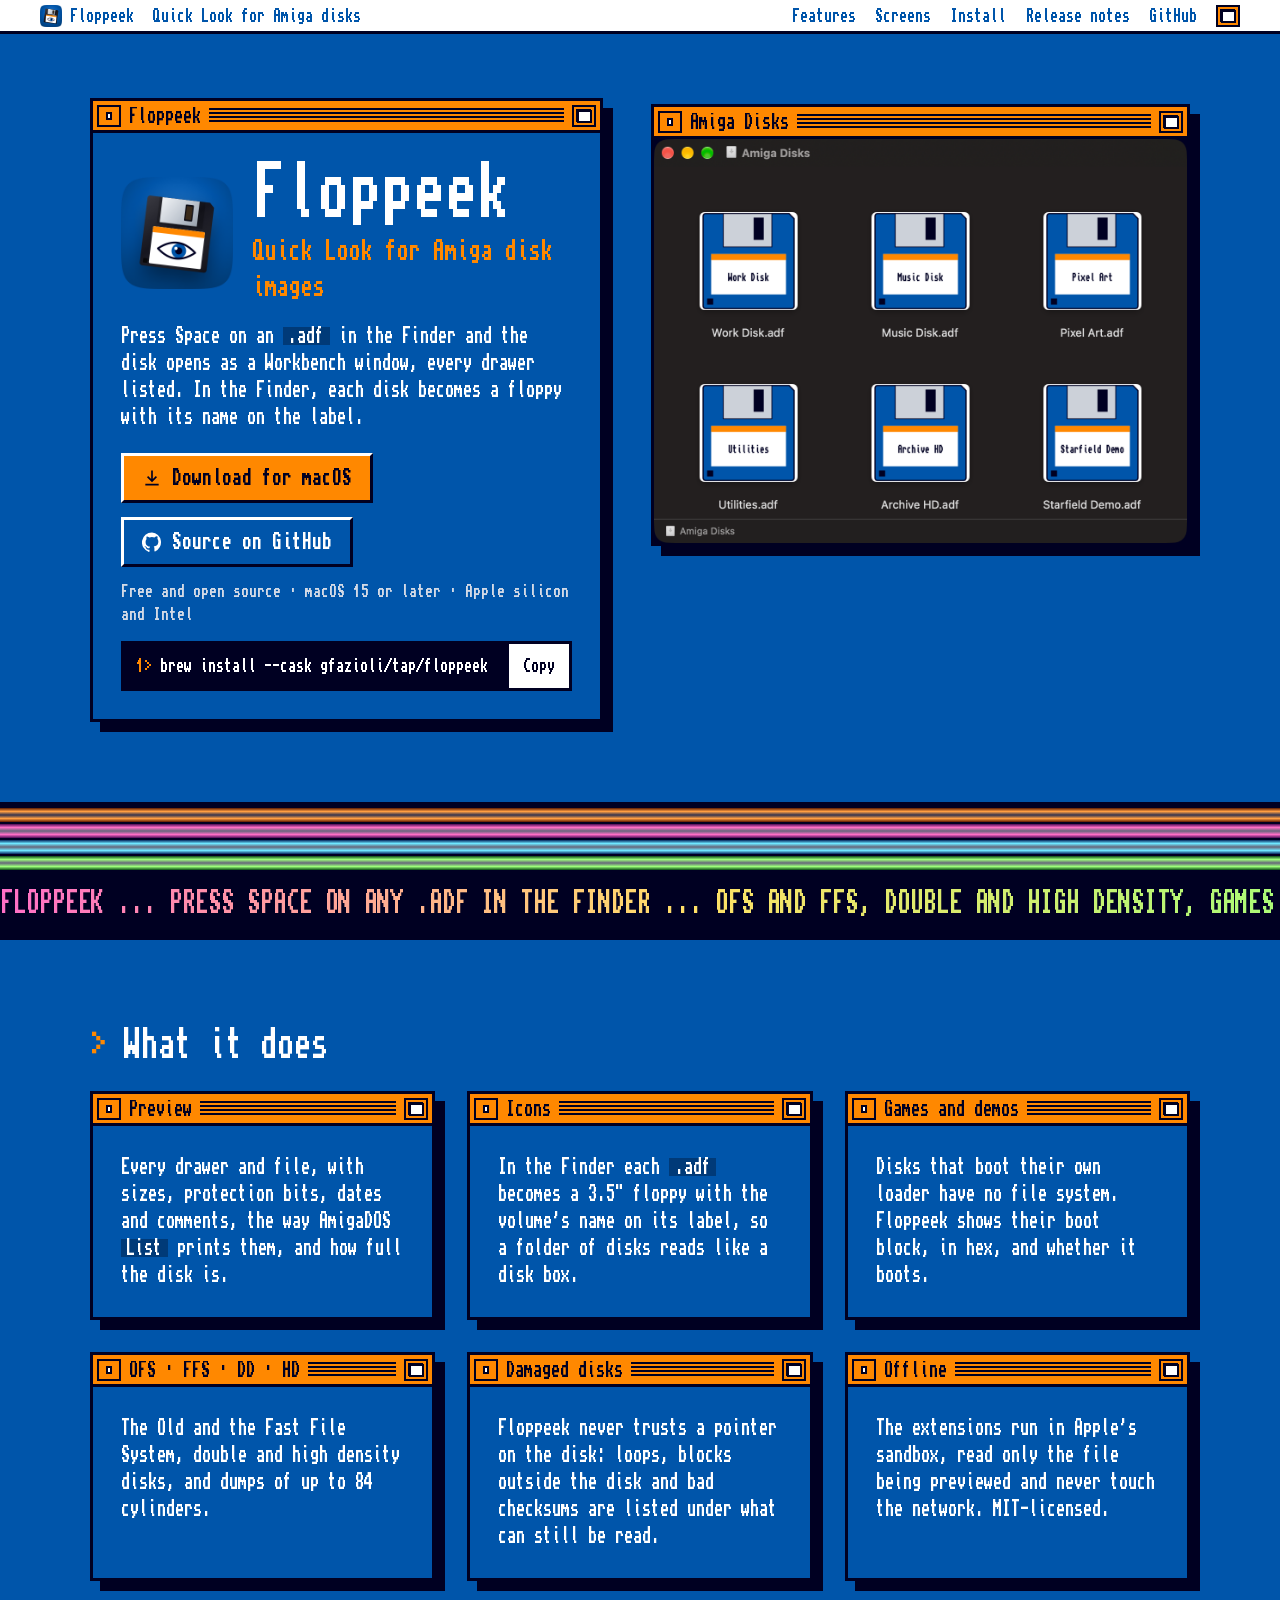
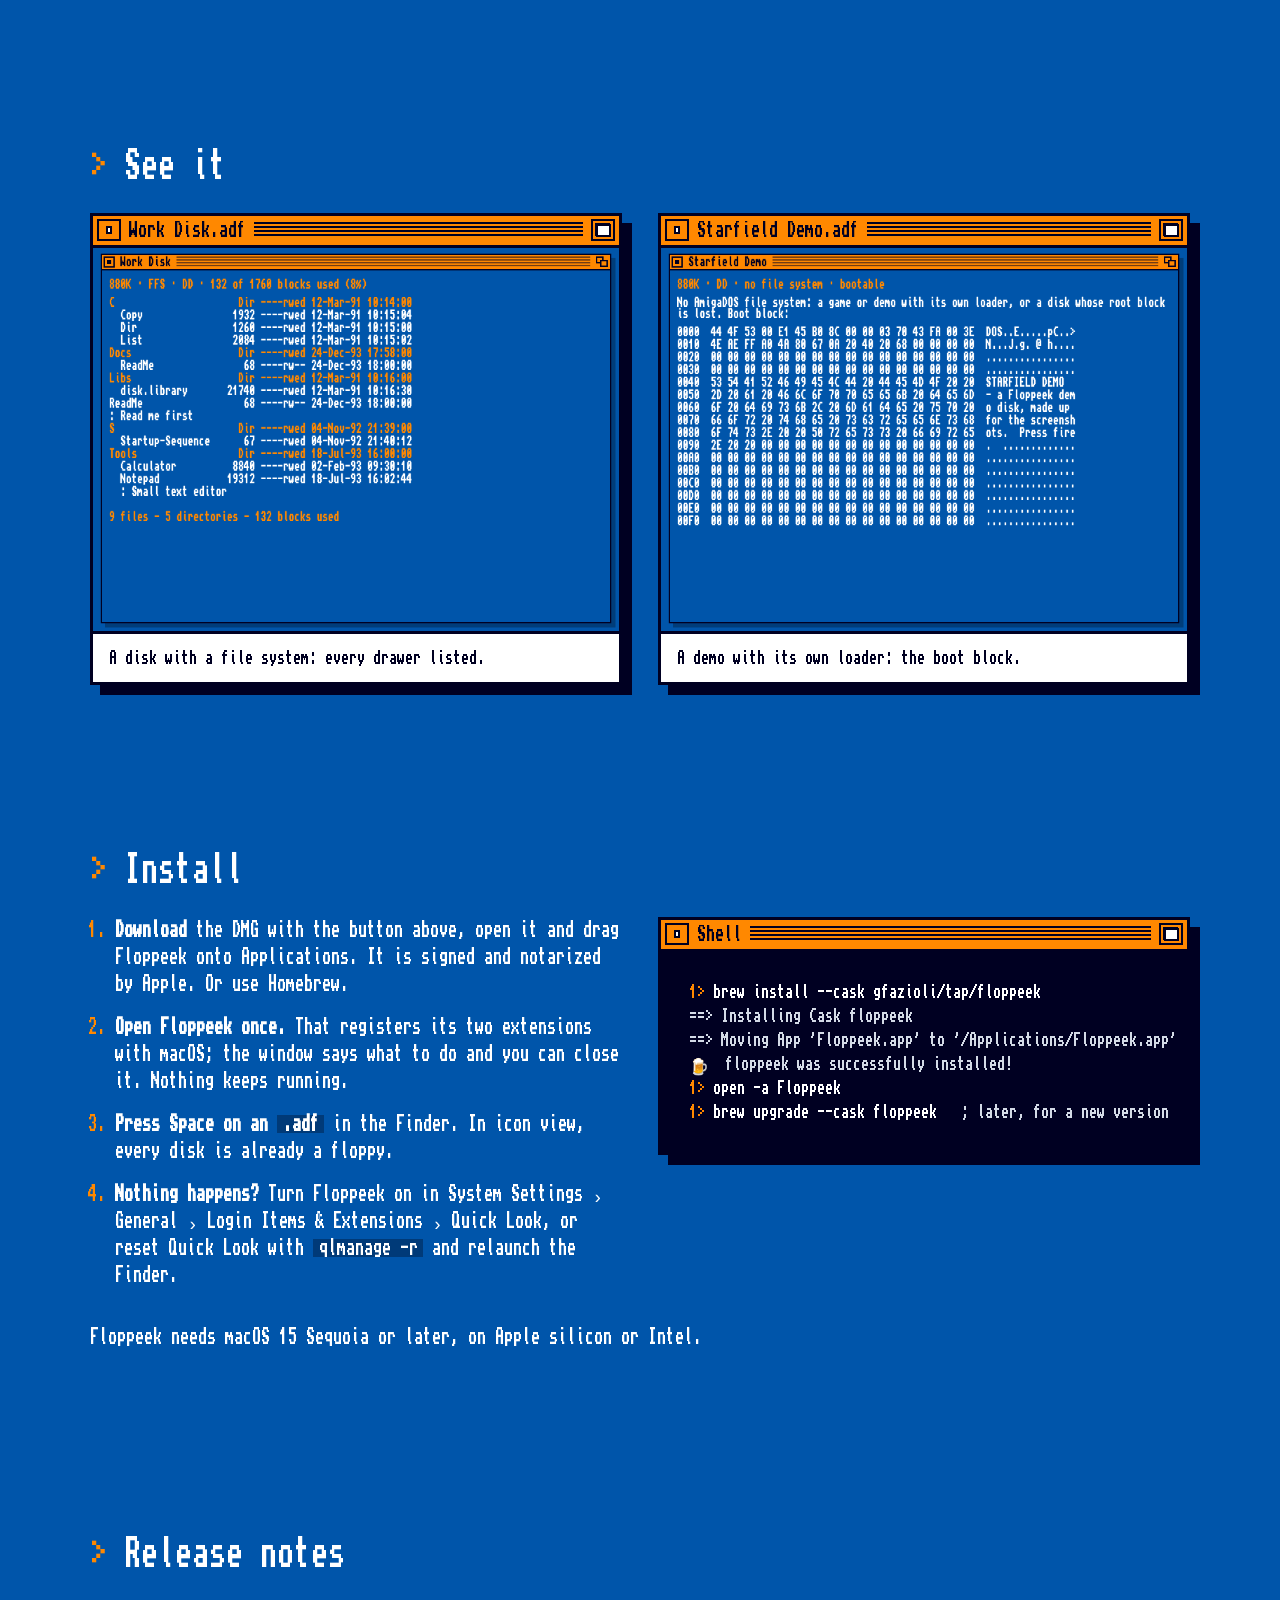
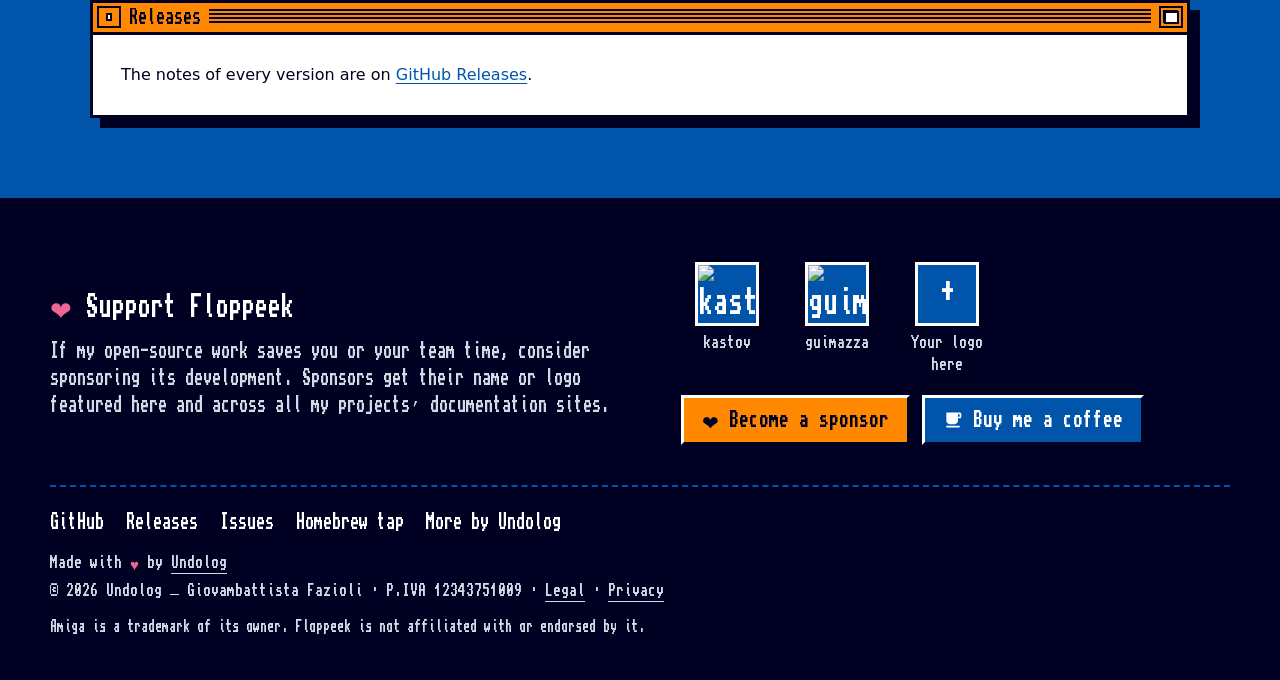
==== commit 74e5e9cc: "fix: review findings in the release, icon cache, cask and site actool wrote its own inset AppIcon.ic" ====
--- a/docs/index.html
+++ b/docs/index.html
@@ -43,7 +43,7 @@
         .hero-head { display: flex; align-items: center; gap: 20px; margin-bottom: 18px; }
         .hero-head img { width: 112px; height: 112px; flex: none; }
         .hero h1 { font-weight: normal; font-size: clamp(42px, 7vw, 64px); line-height: 1; margin: 0; }
-        .hero .tagline { color: var(--orange); font-size: clamp(20px, 2.6vw, 24px); margin: 8px 0 0; }
+        .hero .tagline { color: var(--orange); font-size: 24px; margin: 8px 0 0; } /* 3:1 on the blue: large text only */
         .hero p { margin: 0 0 1em; }
         .actions { display: flex; flex-wrap: wrap; gap: 14px; margin: 22px 0 14px; }
         .release-meta { color: var(--grey); font-size: 15px; margin: 0 0 18px; min-height: 1.5em; }
--- a/docs/site.css
+++ b/docs/site.css
@@ -15,7 +15,7 @@
     --black: #000022;
     --white: #ffffff;
     --orange: #ff8800;
-    --grey: #aab3c2;
+    --grey: #d3dae6;   /* 5.2:1 on the blue, 14.6:1 on the black */
     --topaz: "Topaz", ui-monospace, "SF Mono", Menlo, monospace;
     --gutter: clamp(16px, 4vw, 40px);
     color-scheme: dark;
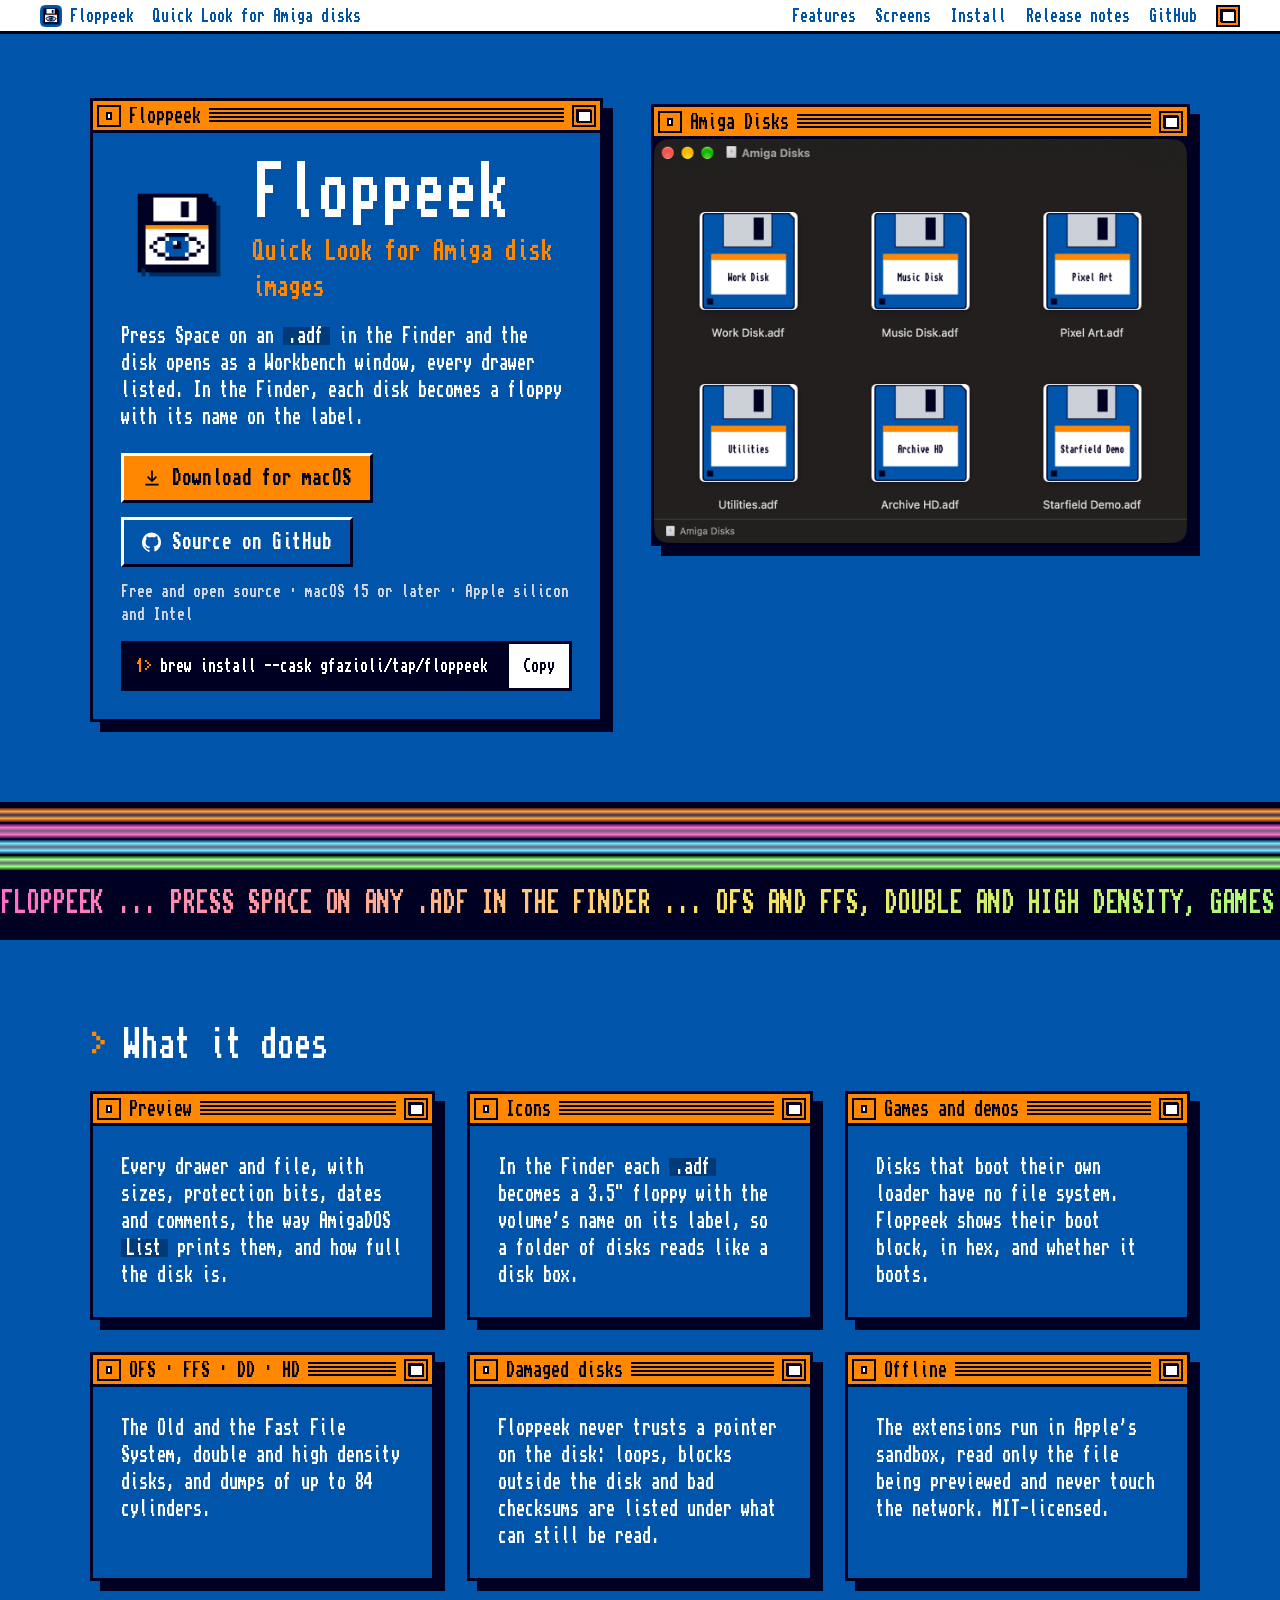
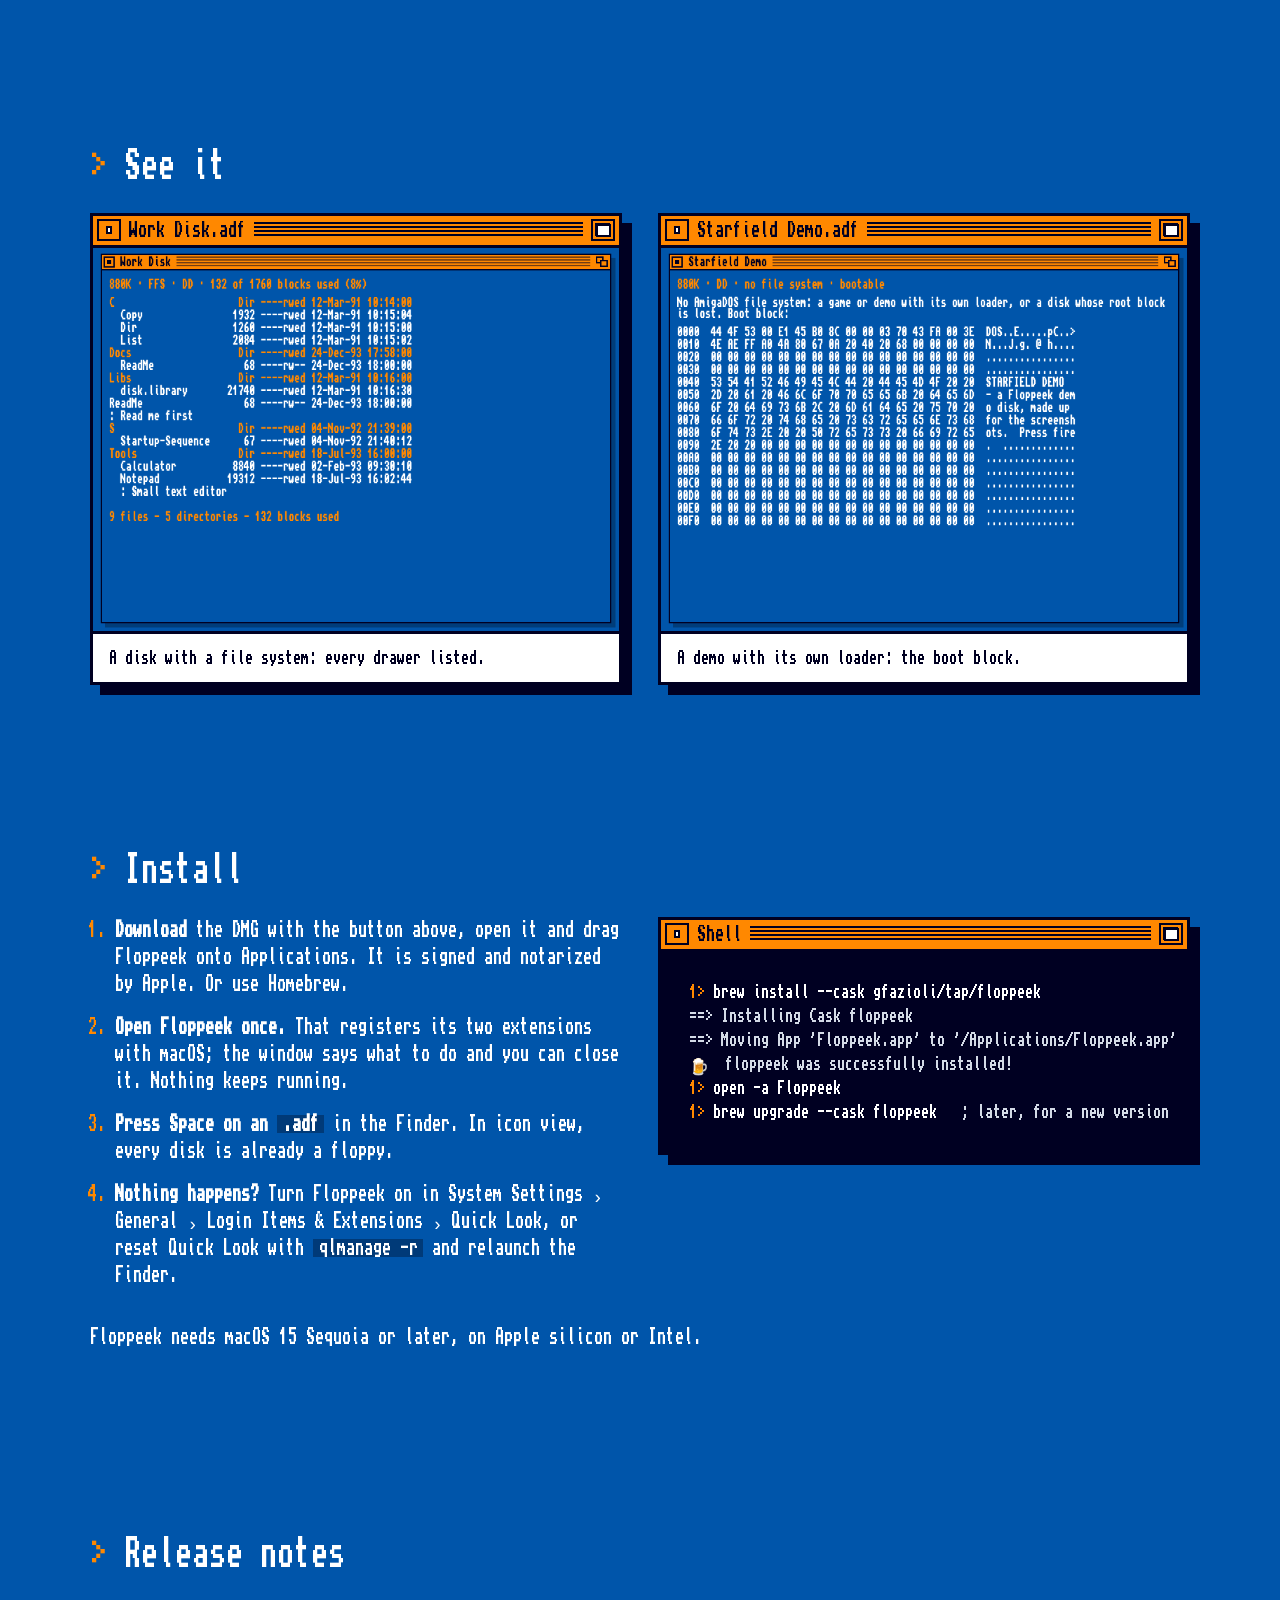
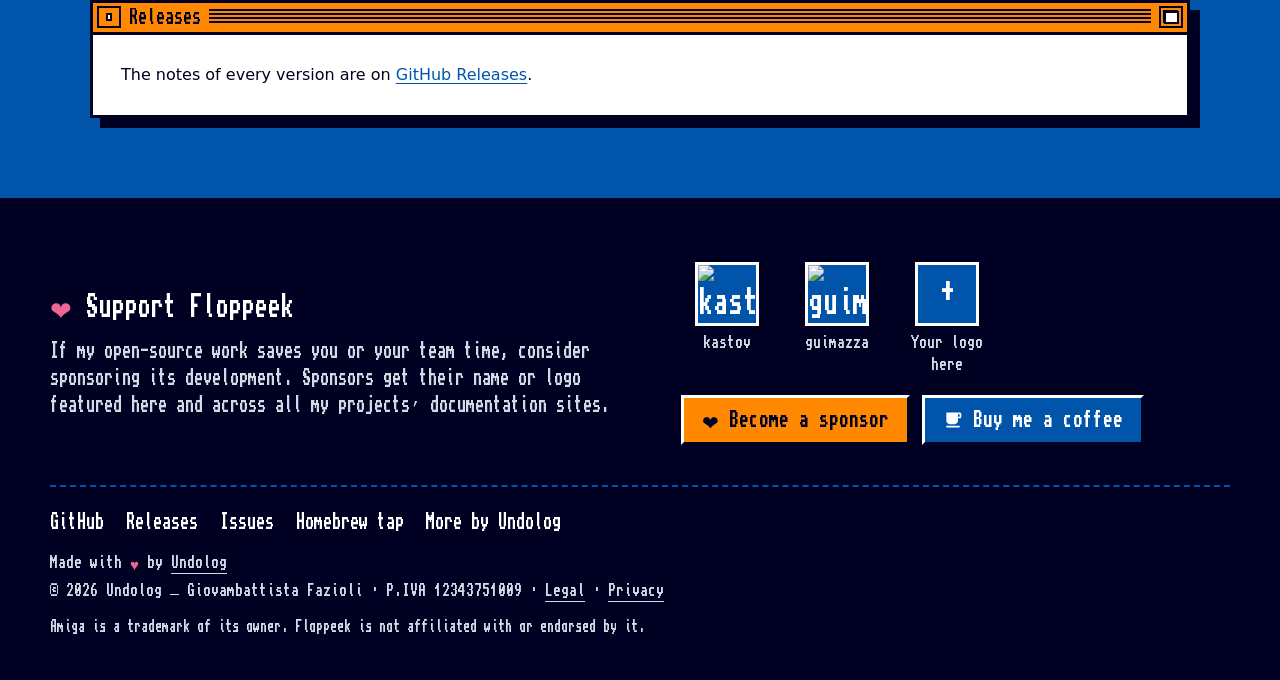
==== commit 4cf853ba: "fix: mark the sponsor wall's logo slot as a slot The 'Your logo here' link carried sponsor-item alon" ====
--- a/docs/index.html
+++ b/docs/index.html
@@ -264,7 +264,7 @@
                             <img class="sponsor-avatar" src="https://github.com/guimazza.png?size=128" alt="guimazza" loading="lazy" width="64" height="64">
                             <span>guimazza</span>
                         </a>
-                        <a class="sponsor-item" href="https://github.com/sponsors/gfazioli" target="_blank" rel="noopener noreferrer">
+                        <a class="sponsor-item sponsor-slot" href="https://github.com/sponsors/gfazioli" target="_blank" rel="noopener noreferrer">
                             <span class="sponsor-avatar" aria-hidden="true">+</span>
                             <span>Your logo here</span>
                         </a>
